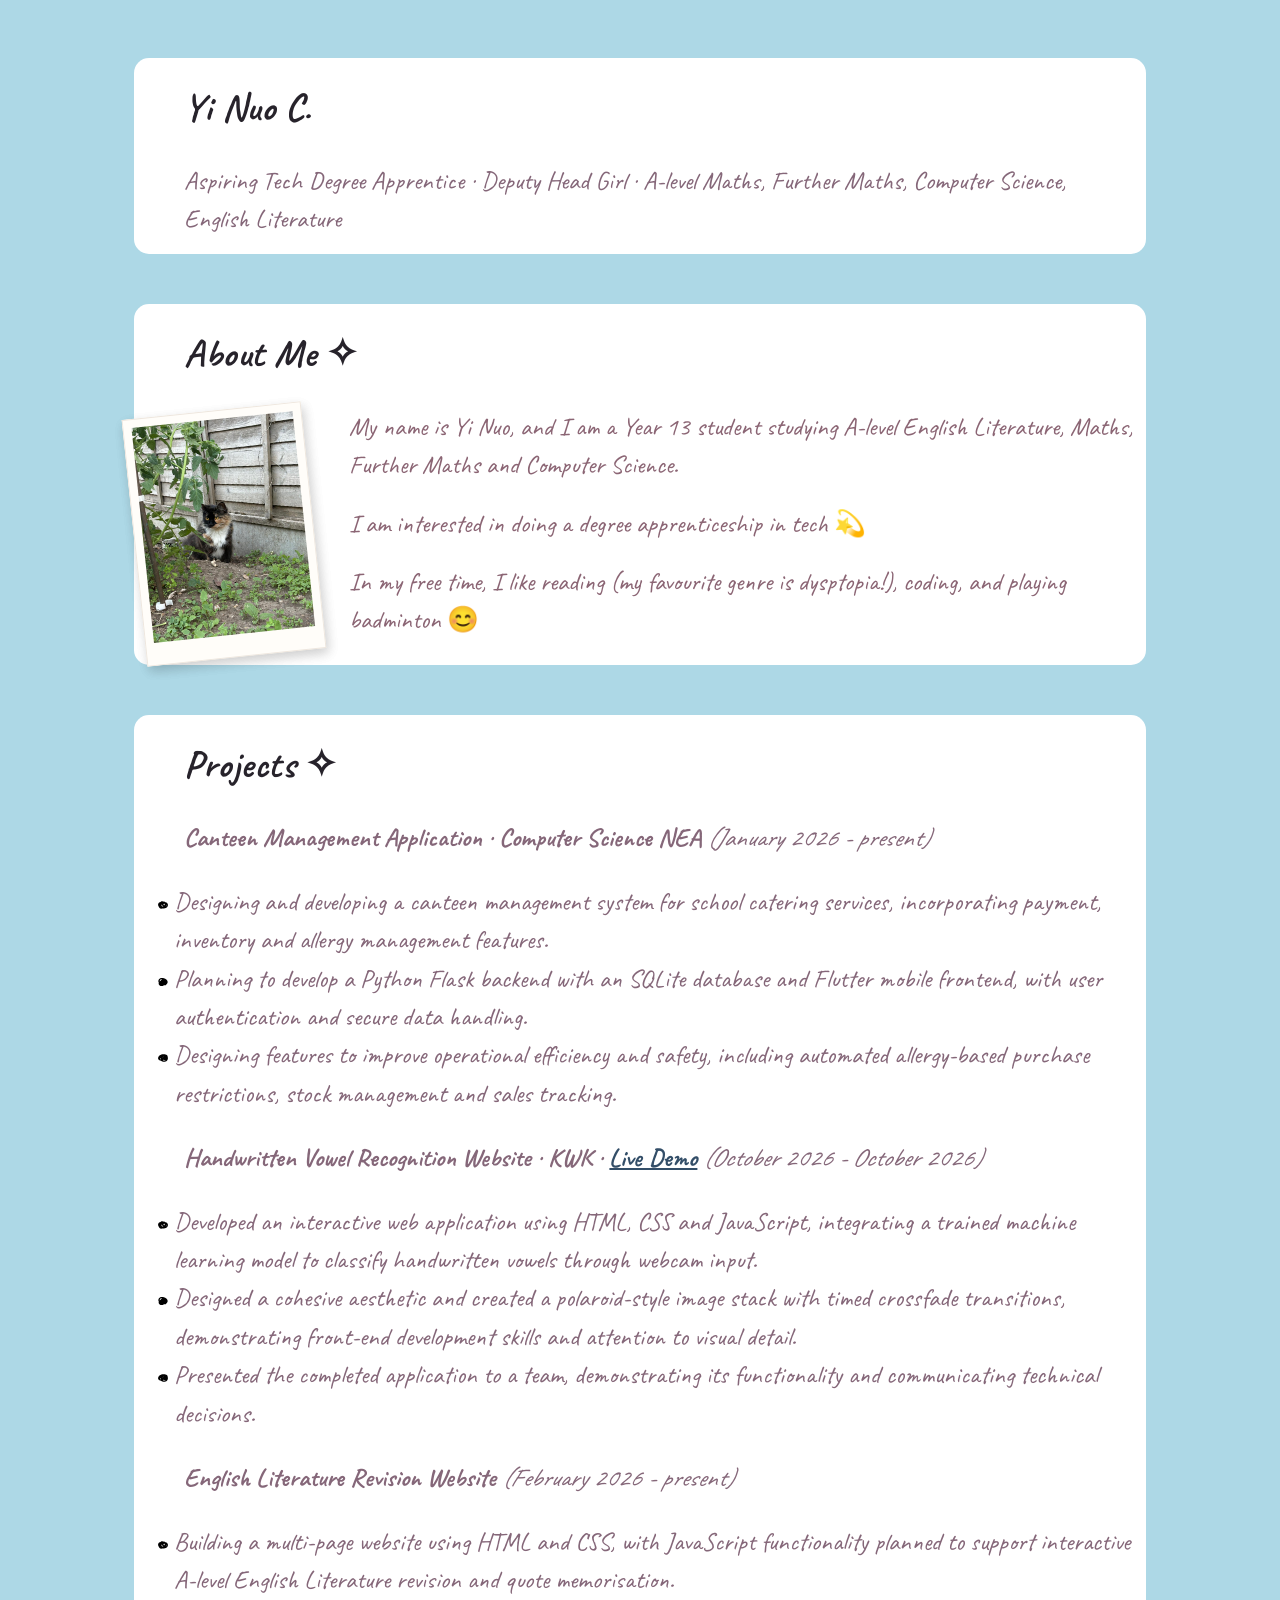
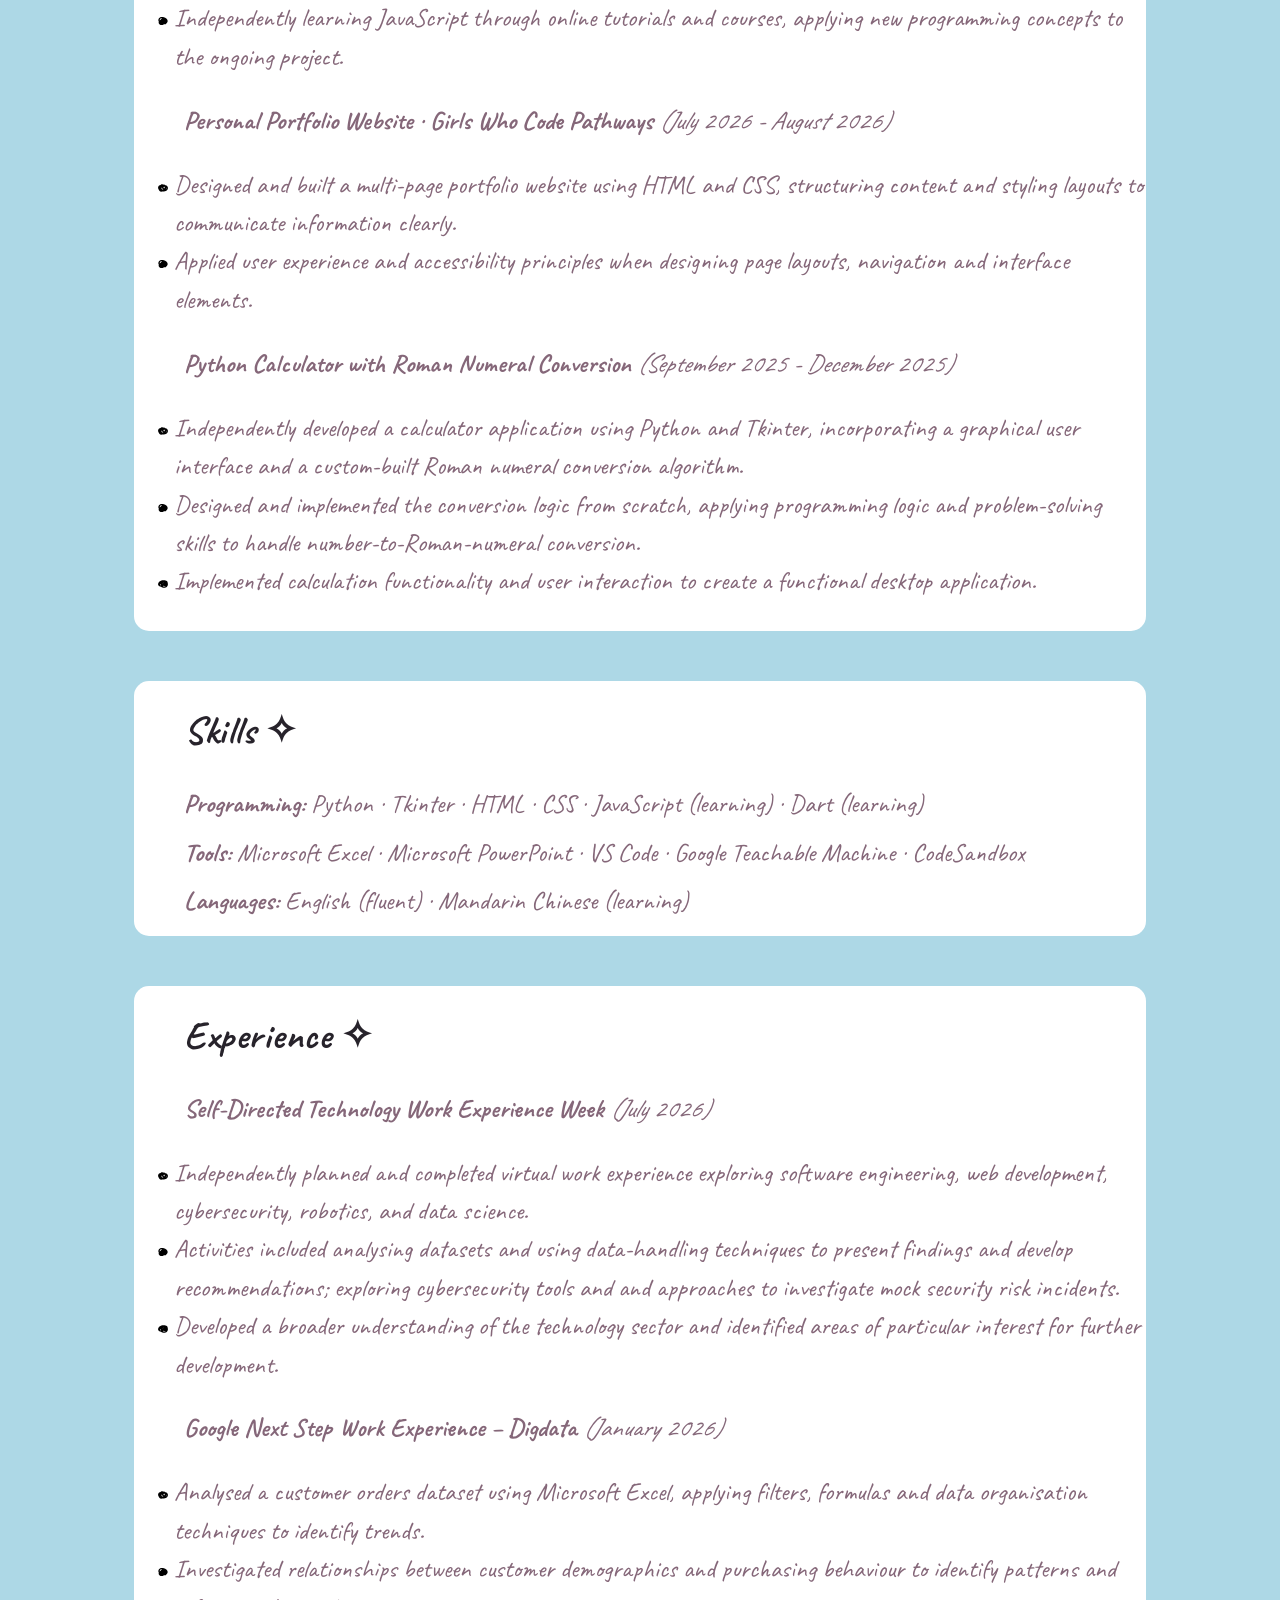
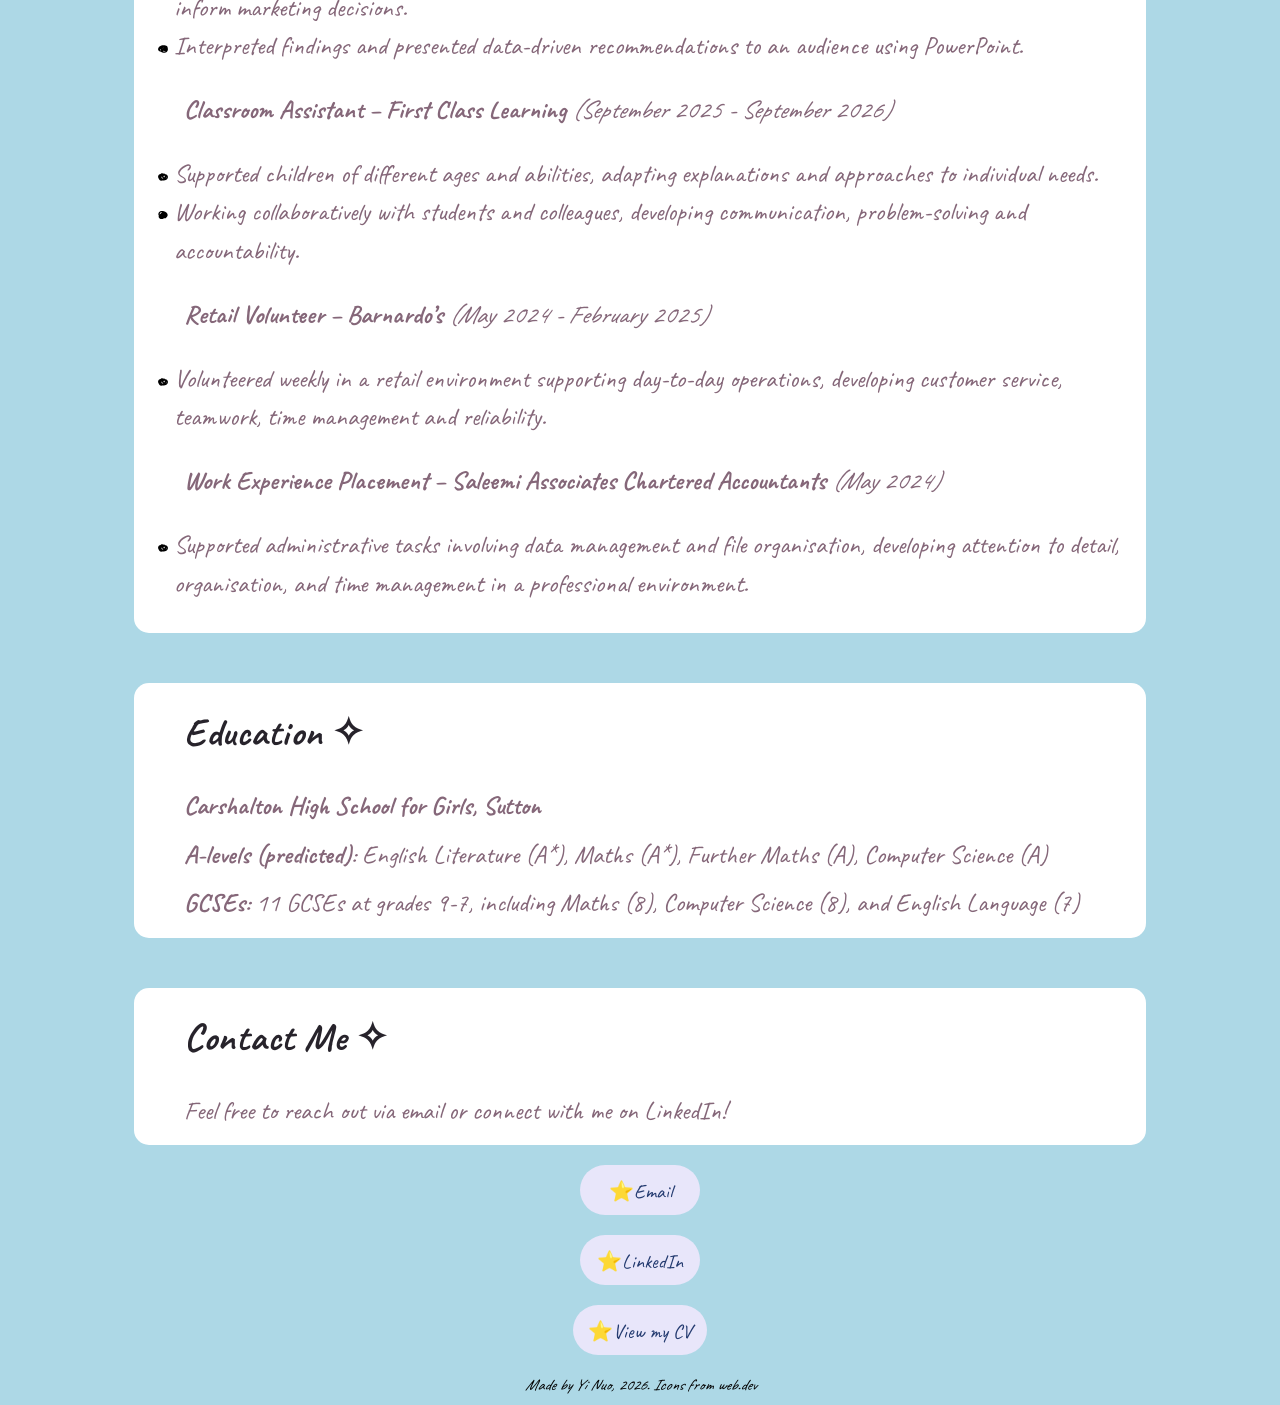
==== index.html @ 3fb21461 "Update index.html" ====
<!DOCTYPE html>
<html>
  <head>
    <meta charset="utf-8" />
    <meta name="viewport" content="width=device-width" />
    <title>୨୧ Yi Nuo, Chen ♡</title>
    <link href="style.css" rel="stylesheet" type="text/css" />
  </head>

  <body>
    <main>

    <div class="bubble">
      <h1>Yi Nuo C.</h1>
      <p>Aspiring Tech Degree Apprentice · Deputy Head Girl · A-level Maths, Further Maths, Computer Science, English Literature</p>
    </div>
    
    <div class="bubble">
      <h1>About Me ✧</h1>

      <div class="scrapbook">
        <div class="photo-stack">
          <img src="Assets/biscuit1.jpeg" alt="Photo of my cat, half black and half gold, sticking her tongue out in the garden." class="photo photo-one">
          <img src="Assets/biscuit2.jpeg" alt="Photo of my cat in the garden, half black and half gold, looking left" class="photo photo-two">
        </div>
        <div class="about-text">
          <p>My name is Yi Nuo, and I am a Year 13 student studying A-level English Literature, Maths, Further Maths and Computer Science.
          </p>
          <p>I am interested in doing a degree apprenticeship in tech 💫</p>
          <p>
            In my free time, I like reading (my favourite genre is dysptopia!), coding, and playing badminton 😊
          </p>
        </div>
      </div>
    </div>
    
    </div>
    <div class="bubble">
      <h1>Projects ✧</h1>
      <p><b>Canteen Management Application · Computer Science NEA</b> <i>(January 2026 - present)</i>
      <ul>
        <li>Designing and developing a canteen management system for school catering services, incorporating payment, inventory and allergy management features.</li>
        <li>Planning to develop a Python Flask backend with an SQLite database and Flutter mobile frontend, with user authentication and secure data handling.</li>
        <li>Designing features to improve operational efficiency and safety, including automated allergy-based purchase restrictions, stock management and sales tracking.</li>
      </ul>

      <p><b>Handwritten Vowel Recognition Website · KWK · <a href="https://x9xhn8.csb.app/">Live Demo</a></b><i> (October 2026 - October 2026)</i></p>
      <ul>
        <li>Developed an interactive web application using HTML, CSS and JavaScript, integrating a trained machine learning model to classify handwritten vowels through webcam input.</li>
        <li>Designed a cohesive aesthetic and created a polaroid-style image stack with timed crossfade transitions, demonstrating front-end development skills and attention to visual detail.</li>
        <li>Presented the completed application to a team, demonstrating its functionality and communicating technical decisions.</li>
      </ul>

      <p><b>English Literature Revision Website</b><i> (February 2026 - present)</i></p>
      <ul>
        <li>Building a multi-page website using HTML and CSS, with JavaScript functionality planned to support interactive A-level English Literature revision and quote memorisation.</li>
        <li>Independently learning JavaScript through online tutorials and courses, applying new programming concepts to the ongoing project.</li>
      </ul>

      <p><b>Personal Portfolio Website · Girls Who Code Pathways</b> <i>(July 2026 - August 2026)</i></p>
      <ul>
        <li>Designed and built a multi-page portfolio website using HTML and CSS, structuring content and styling layouts to communicate information clearly.</li>
        <li>Applied user experience and accessibility principles when designing page layouts, navigation and interface elements.</li>
      </ul>

      <p><b>Python Calculator with Roman Numeral Conversion</b> <i>(September 2025 - December 2025)</i></p>
      <ul>
        <li>Independently developed a calculator application using Python and Tkinter, incorporating a graphical user interface and a custom-built Roman numeral conversion algorithm. </li>
        <li>Designed and implemented the conversion logic from scratch, applying programming logic and problem-solving skills to handle number-to-Roman-numeral conversion.</li>
        <li>Implemented calculation functionality and user interaction to create a functional desktop application.</li>
      </ul>
    </div>
    
    <div class="bubble">
      <h1>Skills ✧</h1>
      <p><b>Programming:</b> Python · Tkinter ·  HTML · CSS · JavaScript (learning) · Dart (learning) </p>
      <p><b>Tools:</b> Microsoft Excel · Microsoft PowerPoint · VS Code · Google Teachable Machine · CodeSandbox</p>
      <p><b>Languages:</b> English (fluent) · Mandarin Chinese (learning)</p>
    </div>
    
    <div class = "bubble">
      <h1>Experience ✧</h1>
      <p><b>Self-Directed Technology Work Experience Week</b> <i>(July 2026)</i></p>
      <ul>
        <li>Independently planned and completed virtual work experience exploring software engineering, web development, cybersecurity, robotics, and data science.</li>
        <li>Activities included analysing datasets and using data-handling techniques to present findings and develop recommendations; exploring cybersecurity tools and and approaches to investigate mock security risk incidents.</li>
        <li>Developed a broader understanding of the technology sector and identified areas of particular interest for further development.</li>
      </ul>
      <p><b>Google Next Step Work Experience – Digdata </b><i>(January 2026)</i></p>
      <ul>
        <li>Analysed a customer orders dataset using Microsoft Excel, applying filters, formulas and data organisation techniques to identify trends.</li>
        <li>Investigated relationships between customer demographics and purchasing behaviour to identify patterns and inform marketing decisions.</li>
        <li>Interpreted findings and presented data-driven recommendations to an audience using PowerPoint.</li>
      </ul>
      <p><b>Classroom Assistant – First Class Learning </b><i>(September 2025 - September 2026)</i></p>
      <ul>
        <li>Supported children of different ages and abilities, adapting explanations and approaches to individual needs.</li>
        <li>Working collaboratively with students and colleagues, developing communication, problem-solving and accountability. </li>
      </ul>
      <p><b>Retail Volunteer – Barnardo’s </b><i>(May 2024 - February 2025)</i></p>
      <ul>
        <li>Volunteered weekly in a retail environment supporting day-to-day operations, developing customer service, teamwork, time management and reliability.</li>
      </ul>
      <p><b>Work Experience Placement – Saleemi Associates Chartered Accountants </b><i>(May 2024)</i></p>
      <ul>
        <li>Supported administrative tasks involving data management and file organisation, developing attention to detail, organisation, and time management in a professional environment.</li>
      </ul>      
    </div>

    <div class="bubble">
      <h1>Education ✧</h1>
      <p><b>Carshalton High School for Girls, Sutton</b>
      <p><b>A-levels (predicted)</b>: English Literature (A*), Maths (A*), Further Maths (A), Computer Science (A)</p>
      <p><b>GCSEs:</b> 11 GCSEs at grades 9-7, including Maths (8), Computer Science (8), and English Language (7)</p>
      </p>
    </div>

    <div class="bubble">
      <h1>Contact Me ✧</h1>
      <p>Feel free to reach out via email or connect with me on LinkedIn!</p>
    </div>

    </main>

    <a href="mailto:06yinuoc20@gmail.com" target="_blank" rel="noopener noreferrer"><button type="button" id="email">⭐Email</button></a>
    <a href="https://www.linkedin.com/in/yi-nuo-chen-a3a243429" target="_blank" rel="noopener noreferrer"><button type="button" id="linkedin">⭐LinkedIn</button></a>
  
    <a href="Assets/cv.pdf" target="_blank" rel="noopener noreffer"><button type="button" id="cv">⭐View my CV</button></a>


    <address>
        <p>Made by Yi Nuo, 2026. Icons from web.dev</p>
    </address>
  </body>
</html>
---- style.css ----
@import url("https://fonts.googleapis.com/css2?family=Caveat:wght@400;500;600;700&display=swap");

html {
  height: 100%;
  width: 100%;
  font-family: sans-serif;
}

/* TODO: Edit the properties below to customize your website! */
body {
  background-color: lightblue;
  display: flex;
  align-items: center;
  flex-direction: column;
}

h1 {
  font-family: "Caveat", cursive;
  font-size: 20pt;
  margin: 20px 50px 30px 50px;
}

p {
  font-family: "Caveat", cursive;
  text-align: left;
  margin: 10px 50px;
  min-width: 0;
  width: auto;
}

a {
  color: #334e68;
}

.bubble {
  background-color: white;
  border-radius: 15px;
  width: 80%;
  padding: 5px 0;
  margin: 50px auto 10px auto;
}

.bubble h1 {
  font-size: clamp(30px, 3vw, 42px);
  font-family: "Caveat", cursive;
  color: #27232b;
  margin-bottom: 30px;
  letter-spacing: 0.5px;
}

.bubble p,
ul {
  font-family: "Caveat", cursive;
  font-size: clamp(21px, 2vw, 27px);
  line-height: 1.5;
  color: #856779;
}

.bubble:hover {
  background-color: #f8f8f8;
  cursor: pointer;
  transform: translateY(-3px);
  box-shadow: 0 6px 14px rgba(80, 60, 100, 0.15);
}

/* Edit me to change the appearance of the button! */
button {
  font-size: 15pt;
  font-family: "Caveat", cursive;
  background-color: #e8e6fa;
  color: #243b70;
  border: none;
  /* for rounded corners */
  border-radius: 50px;
  padding: 14px 15px;
  min-width: 120px;
  width: fit-content;
  max-width: 100%;
  height: 50px;
  margin: 10px 50px;
  text-align: center;
  transition:
    background-color 0.25s ease,
    transform 0.25s ease,
    box-shadow 0.25s ease;
}

button:hover {
  background-color: #d6c8f0;
  cursor: pointer;
  transform: translateY(-3px);
  box-shadow: 0 6px 14px rgba(80, 60, 100, 0.15);
}

button:active {
  transform: translateY(0);
}

/* The labels */
#label-container {
  display: flex;
  flex-direction: column;
  align-items: center;

  font-size: 12pt;

  margin: 25px;
}

.scrapbook {
  display: flex;
  align-items: center;
  gap: 35px;
  width: 100%;
  margin-top: 30px;
  box-sizing: border-box;
}

.scrapbook p {
  font-family: "Caveat", cursive;
  font-size: clamp(18px, 2.5vw, 25px);
  line-height: 1.4;
  color: #856779;
}

.scrapbook img {
  width: 200px;
  height: auto;
  flex-shrink: 0;
  padding: 8px 8px 22px;
  background: #fffdf9;
  border: 1px solid #eee7df;
  box-shadow: 2px 5px 12px rgba(0, 0, 0, 0.1);
  transform: rotate(-3deg);
  box-sizing: border-box;
}

.scrapbook img:hover {
  cursor: pointer;
  transform: translateY(-3px);
  box-shadow: 0 6px 14px rgba(80, 60, 100, 0.15);
}

.about-text {
  flex: 1;
  min-width: 0;
  width: 100%;
}

.about-text p {
  flex: 1;
  min-width: 0;
  margin: 20px 50px 30px 50px;
  width: 100%;
  max-width: none;
  font-family: "Caveat", cursive;
  font-size: clamp(20px, 2vw, 27px);
  line-height: 1.5;
  color: #8b6574;
  margin: 0 0 20px;
}

@media (max-width: 600px) {
  .scrapbook {
    flex-direction: column;
    align-items: center;
  }

  .scrapbook img {
    width: 160px;
  }

  .about-text {
    width: 100%;
  }
  .photo-stack {
    width: 160px;
  }
}

.photo-stack {
  position: relative;
  width: 180px;
  flex-shrink: 0;
  transform: rotate(-3deg);
}

.photo-stack .photo {
  display: block;
  width: 100%;
  height: auto;
  padding: 8px 8px 22px;
  box-sizing: border-box;
  background: #fffdf9;
  border: 1px solid #eee7df;
  box-shadow: 2px 5px 12px rgba(0, 0, 0, 0.1);
}

.photo-stack .photo-two {
  position: absolute;
  inset: 0;
  animation: photoFade 10s ease-in-out infinite;
}

@keyframes photoFade {
  0%,
  100% {
    opacity: 0;
  }
  15%,
  45% {
    opacity: 1;
  }
  60%,
  90% {
    opacity: 0;
  }
}

::marker {
  content: url("data:image/svg+xml,%3Csvg xmlns='http://www.w3.org/2000/svg' xml:space='preserve' width='10' viewBox='0 0 50 50'%3E%3Cpath d='M46.4 16.2c-2.3-2.3-5.4-3.5-8.4-4.5-.5-.2-1.1-.3-1.6-.5-1.6-1.6-3.7-2.8-6.2-3.2-1-.2-1.9.1-2.5.6-.9-.3-1.8-.6-2.7-.8-3.2-1-6.4-1.8-9.5-.1-1 .5-1.9 1.2-2.7 2-6.4 1.4-11.7 5-12.4 12.7C0 27 1.9 31.5 4.9 34.9c.1.6.2 1.1.4 1.7 1 3.2 3.3 5.7 6.7 6.5 2.7.6 5.4-.2 7.9-1.2 3.3.4 6.7.3 9.9 0 6.5-.7 13.3-2.8 17.1-8.5 3.6-5.2 4-12.6-.5-17.2zm-17.3.9c2.1.4 4 1.7 4.7 3.8 0 .5-.1 1.1-.2 1.6-.3 1.4-.8 2.6-1.6 3.7-.7.2-1.5.1-2.3-.4-.8-.4-1.6-1-2.2-1.6-.4-.4-1.2-1.7-1.6-1.9 3.4 1.3 5.1-3 3.2-5.2zm-11.6 9.7c.2-1.9 1.1-3.9 2.3-5.5-.4 2.1.3 4.2 1.7 6 1.3 1.7 3.1 3.2 5 4.2-.2.1-.4.2-.6.4-.1 0-.1.1-.2.1-3.9.2-8.7-.8-8.2-5.2zm-6.4 3.1c.1.3.1.7.2 1 .2.6.4 1.2.7 1.8-.4-.2-.7-.5-1-.7.1-.8.1-1.4.1-2.1zm31.2-1.3c-.9 1.7-2.1 3.1-3.7 4.1 2-2.1 3.4-4.7 4-7.6.2-.7.3-1.4.3-2.1.6 1.5.5 3.3-.6 5.6z'/%3E%3C/svg%3E")
    " ";
}

li:nth-child(3n)::marker {
  content: url("data:image/svg+xml,%3Csvg xmlns='http://www.w3.org/2000/svg' xml:space='preserve' width='10' viewBox='0 0 50 50'%3E%3Cpath d='M46.5 12.5c-.4-1.1-1.3-1.8-2.2-2-4.2-4-11.6-4.3-17.1-4.1-6.9.3-13.9 2.1-19.4 6.5C2 17.5-2.4 25.7 2.5 32.6c2.2 3.2 5.5 4.9 9 5.5 3.3 1.7 6.7 3.3 10.2 4.4 7.8 2.3 17 1.6 23.2-4.3 7.3-7 4.8-17.3 1.6-25.7zm-20.2 2.7c.6 0 1.3 0 1.8.2 1.1.4 1.7 1.3 2 2.3-1-1.2-2.4-2.1-3.8-2.5zm-1.4 6.6c.9.9 1.3 2.2-.2 2.3-2 .2-1.1-1.9.2-2.3zm-11.8 9.8c-.6-.3-2.9-1.1-3.2-1.8-.2-.5 1.4-3.1 2.1-4.2.3.5.7 1 1.2 1.4 0 .3.1.6.2.8.5 1.9 1.5 3.1 2.9 4h-.2c-.8.1-1.6.1-2.5-.1-.2 0-.3 0-.5-.1zM24 36.4c1.6-.7 3-1.5 4.3-2.5.8.2 1.7.3 2.5.5 2.5.4 5.2.9 7.7.6-.9.6-2 1.1-3 1.4-3.9 1.3-7.7 1-11.5 0z'/%3E%3C/svg%3E")
    " ";
}

li:nth-child(3n - 1)::marker {
  content: url("data:image/svg+xml,%3Csvg xmlns='http://www.w3.org/2000/svg' xml:space='preserve' width='10' viewBox='0 0 50 50'%3E%3Cpath d='M48.3 23.7c-1-9.9-9.9-15.6-18.8-17.8-8.2-2.1-18.8-2.6-24.6 4.8C.6 16.2 1 23.6 4.3 29.3c-.5 1-.8 2-1 3-.6 4 2 7.6 5.1 10 5.9 4.4 14 4.2 19.6-.4 1.5 0 2.9-.2 4.4-.5 1.8 0 3.5 0 5.3-.1 2.3-.1 3.5-1.9 3.5-3.7 4.5-3.3 7.7-8.2 7.1-13.9zM9.1 17.8c1.1-4.1 4.9-5.8 8.8-6.1.9-.1 1.9-.1 2.9-.1-3.2 1.6-6.3 4.6-8 7.4-.1.1-.1.2-.2.3-1.1.9-2.1 1.9-3 2.9-.2.2-.4.4-.5.6-.4-1.7-.5-3.3 0-5z'/%3E%3C/svg%3E")
    " ";
}
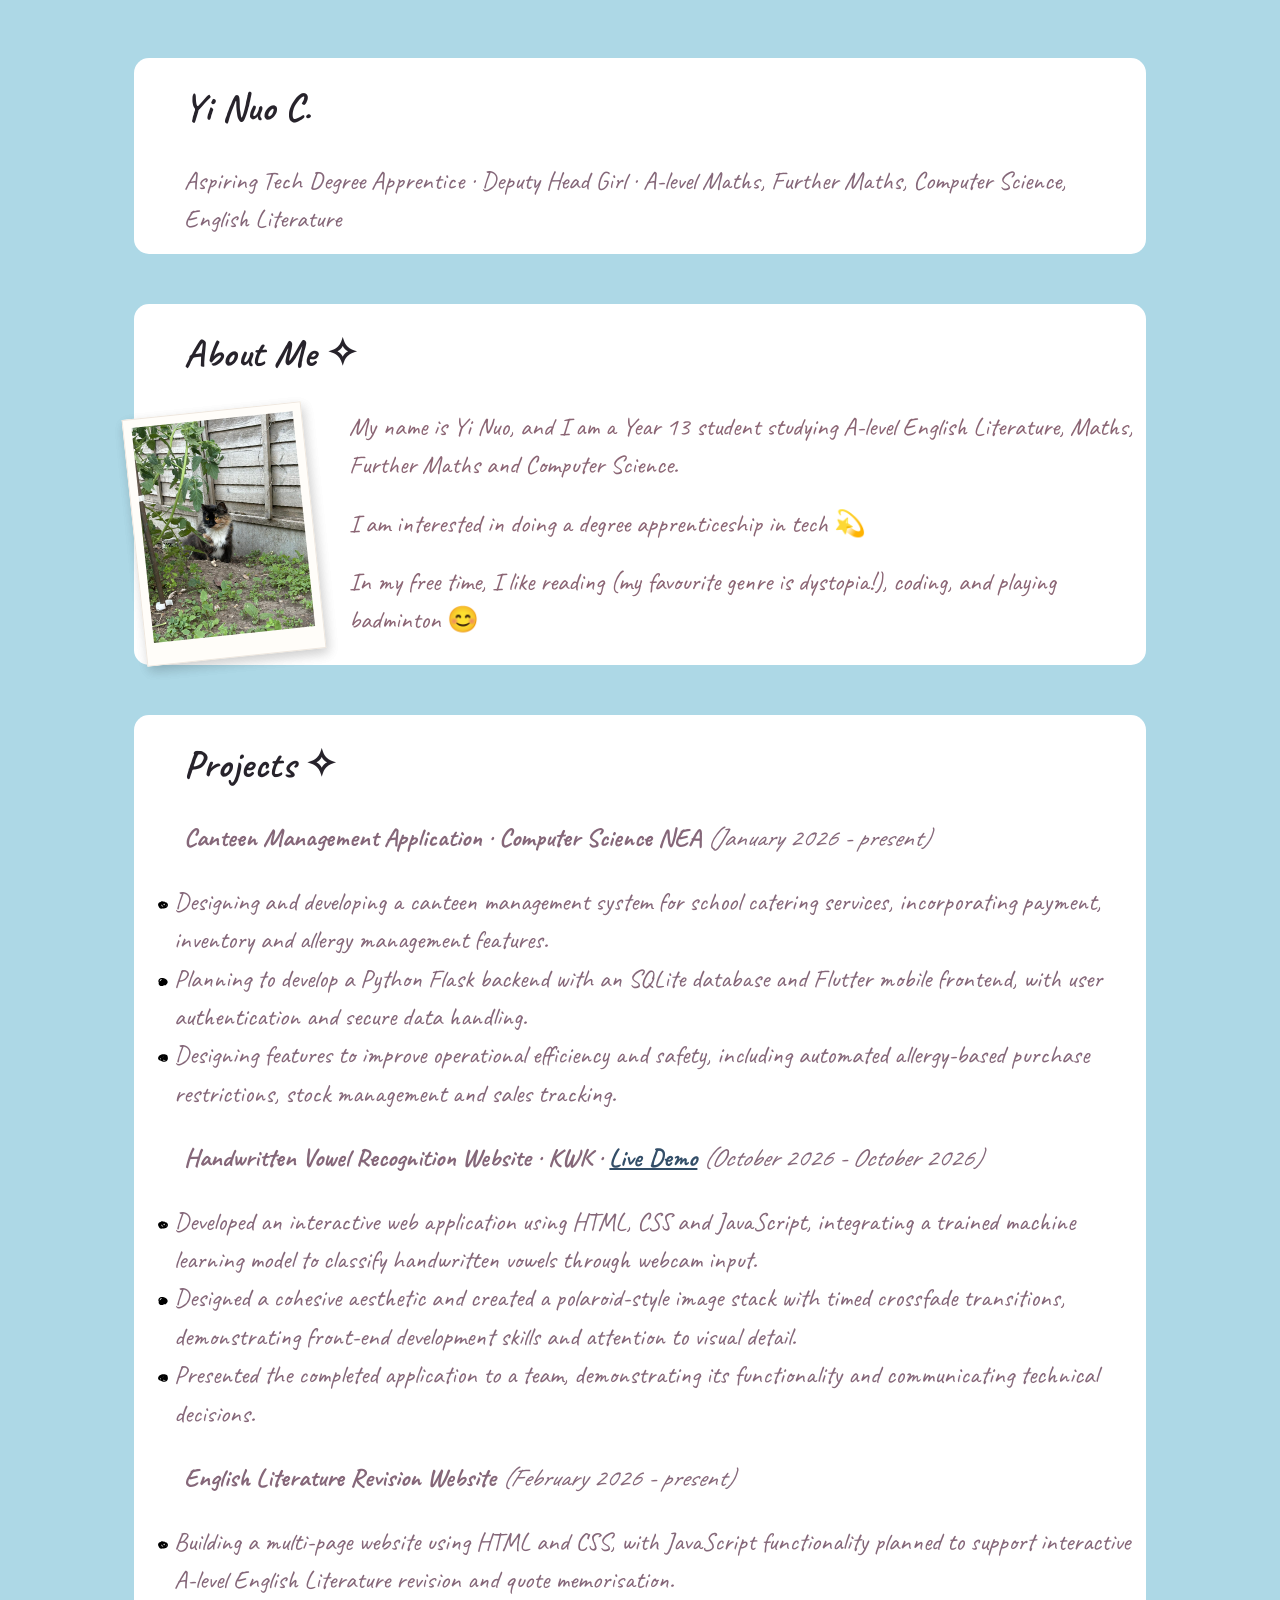
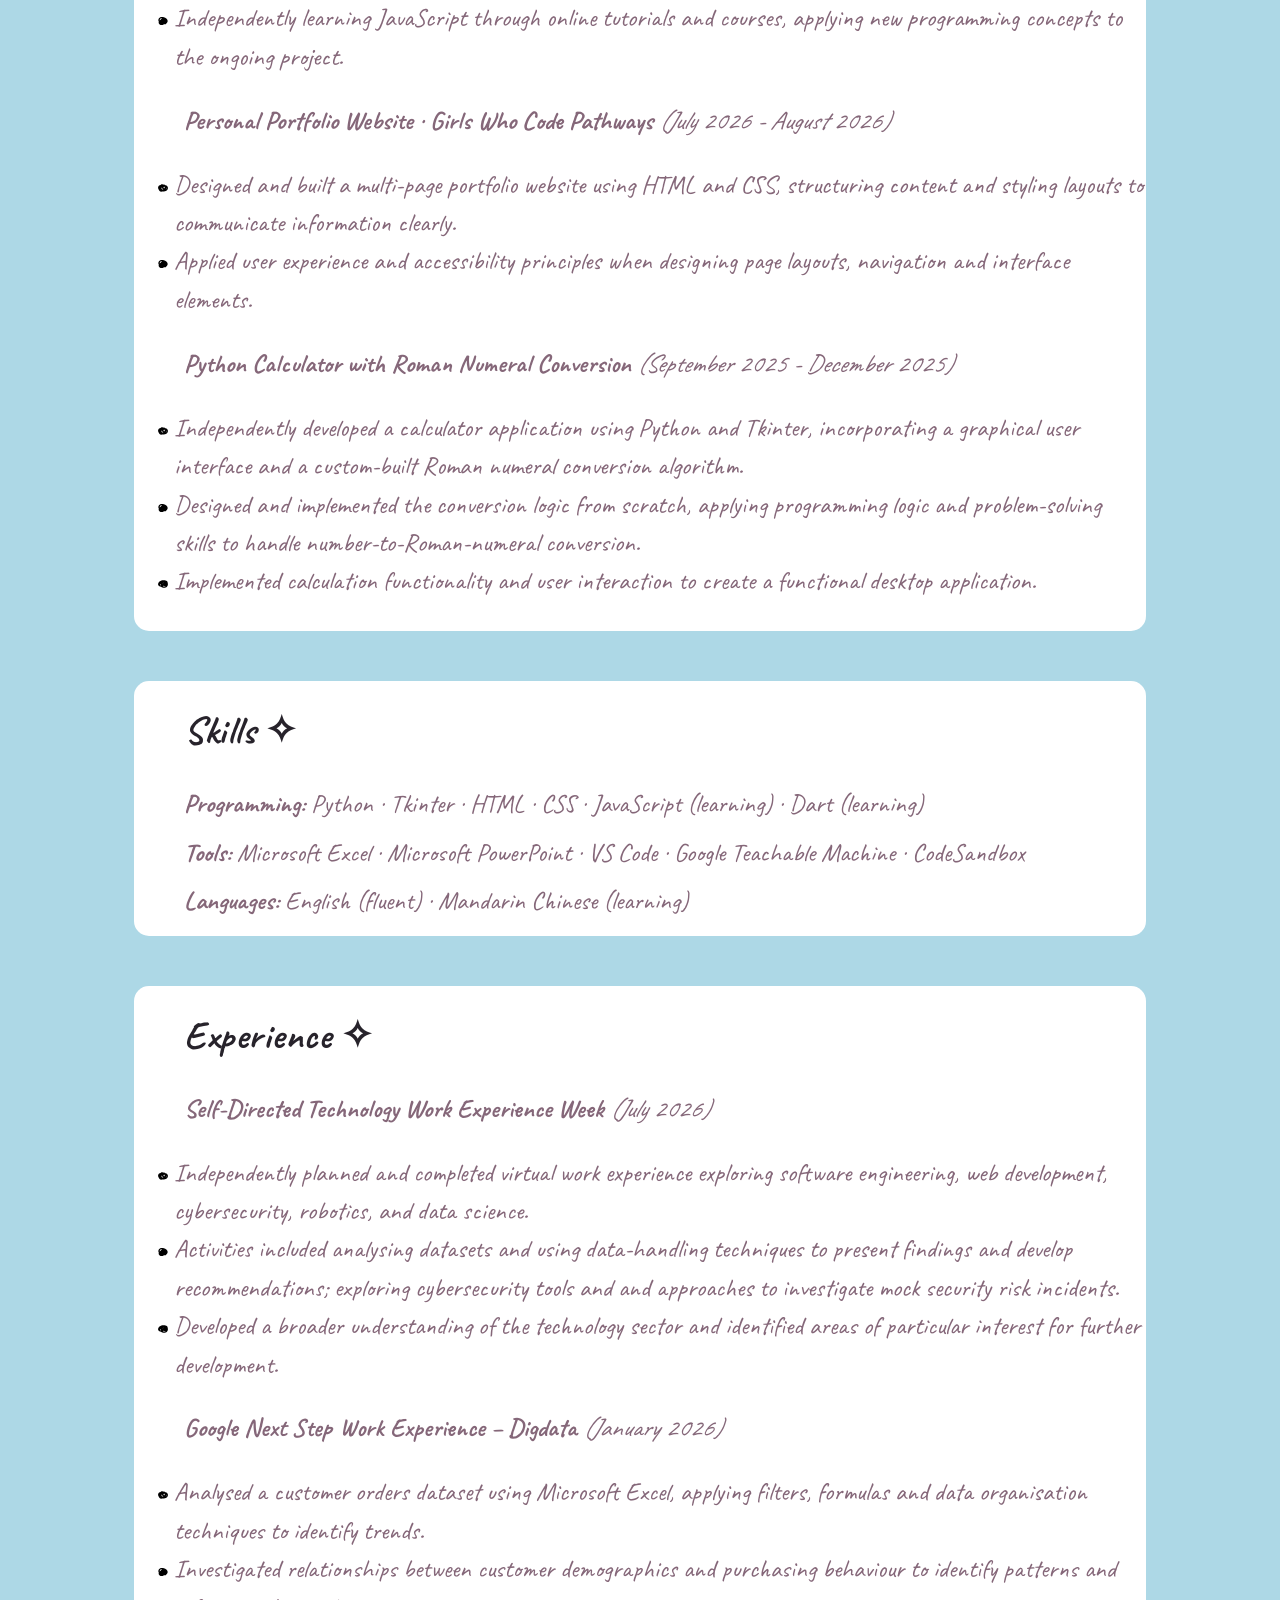
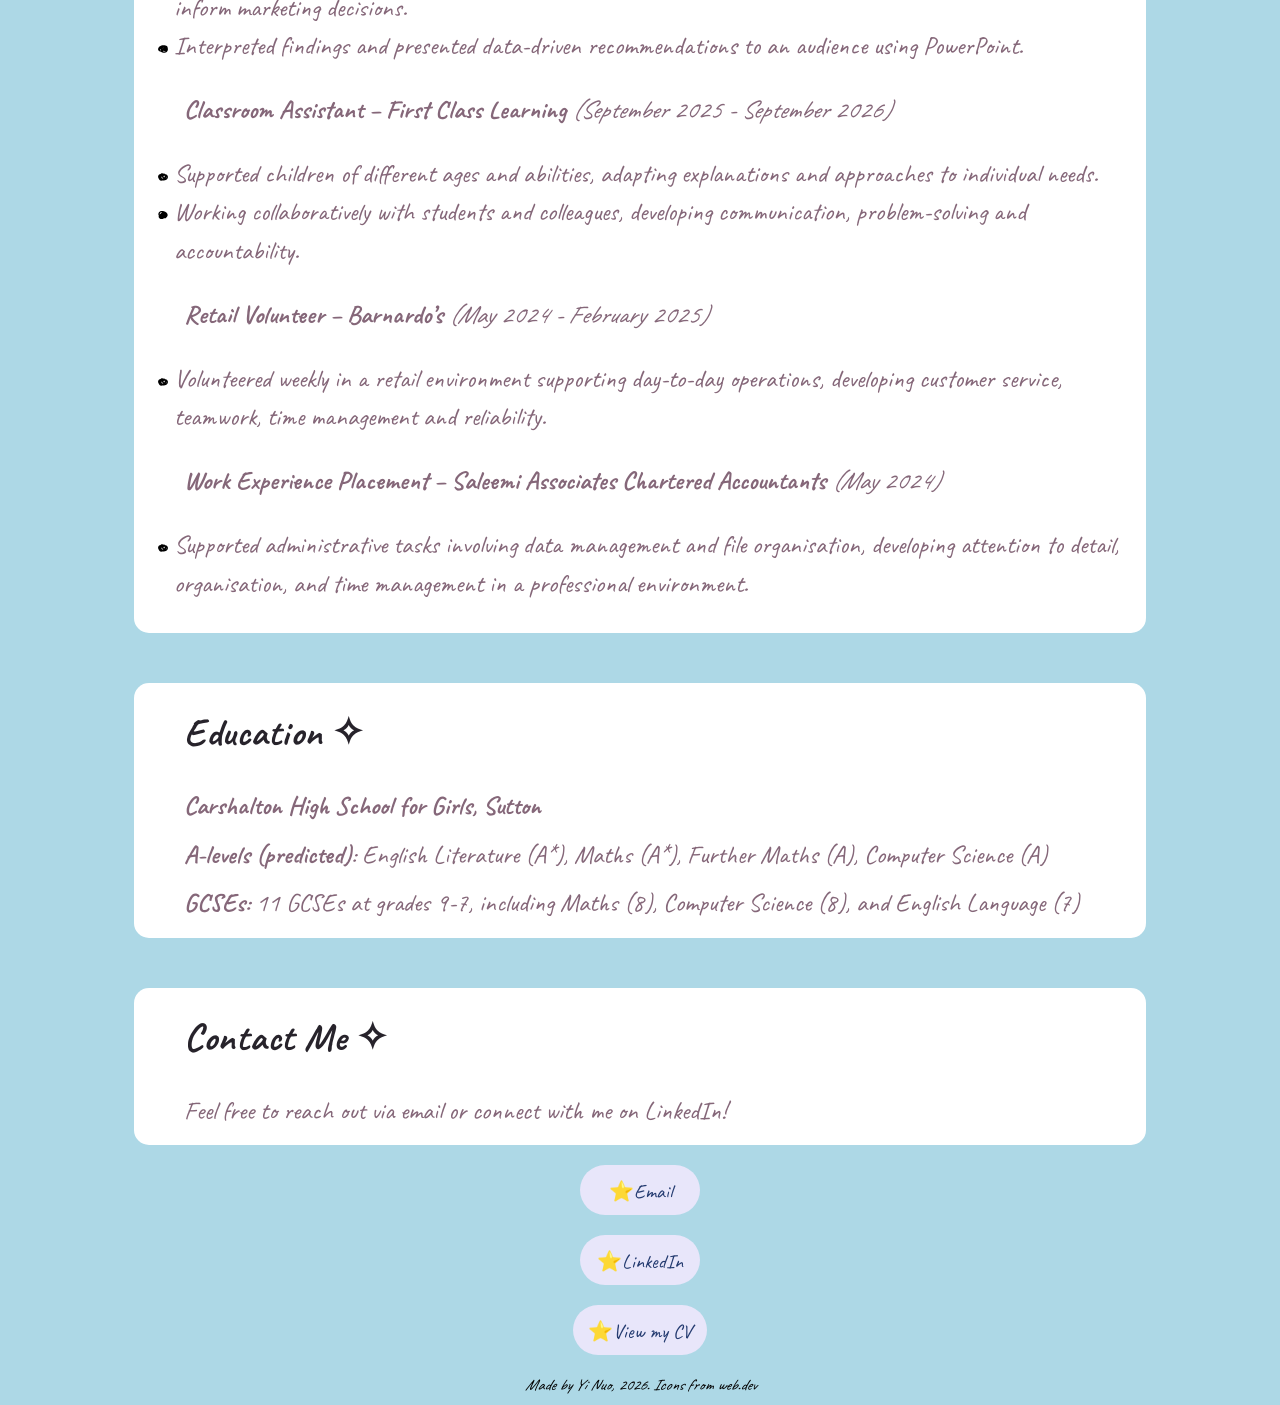
==== commit 06e4d449: "Update index.html" ====
--- a/index.html
+++ b/index.html
@@ -28,7 +28,7 @@
           </p>
           <p>I am interested in doing a degree apprenticeship in tech 💫</p>
           <p>
-            In my free time, I like reading (my favourite genre is dysptopia!), coding, and playing badminton 😊
+            In my free time, I like reading (my favourite genre is dystopia!), coding, and playing badminton 😊
           </p>
         </div>
       </div>
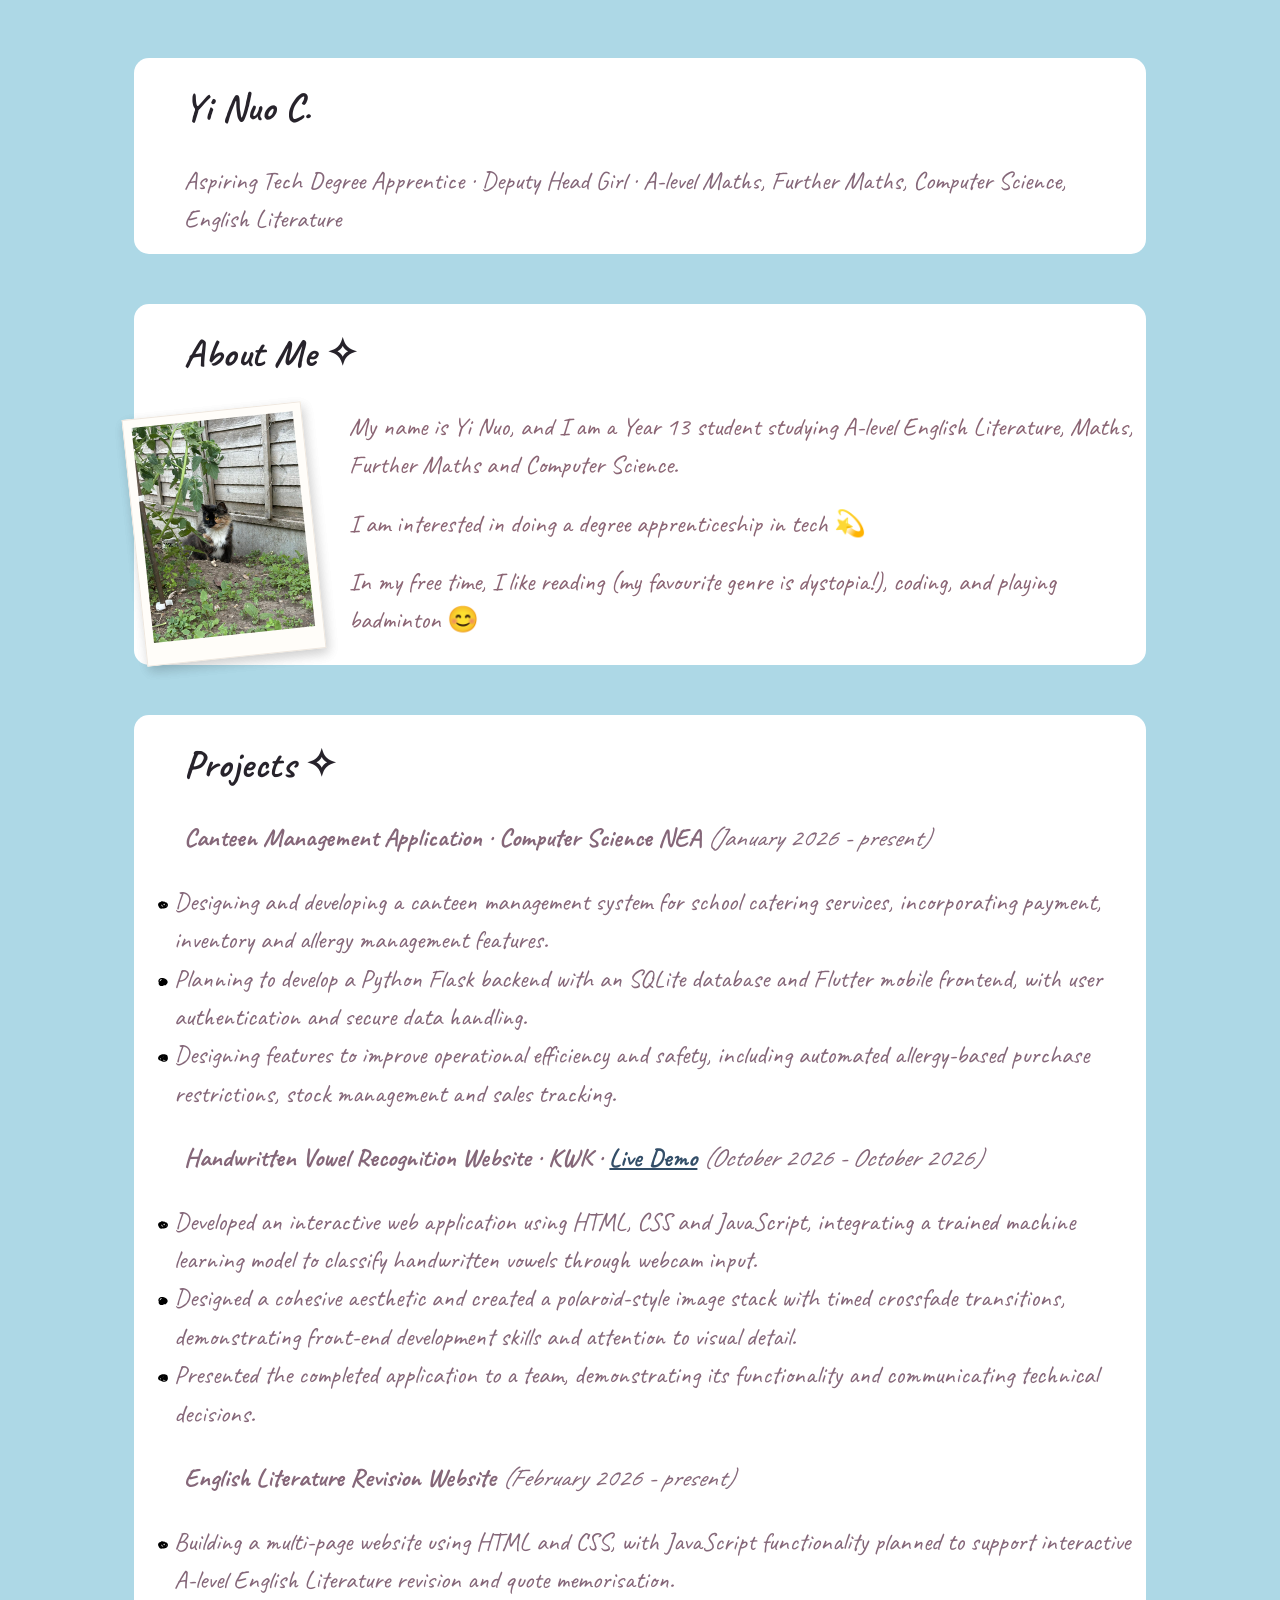
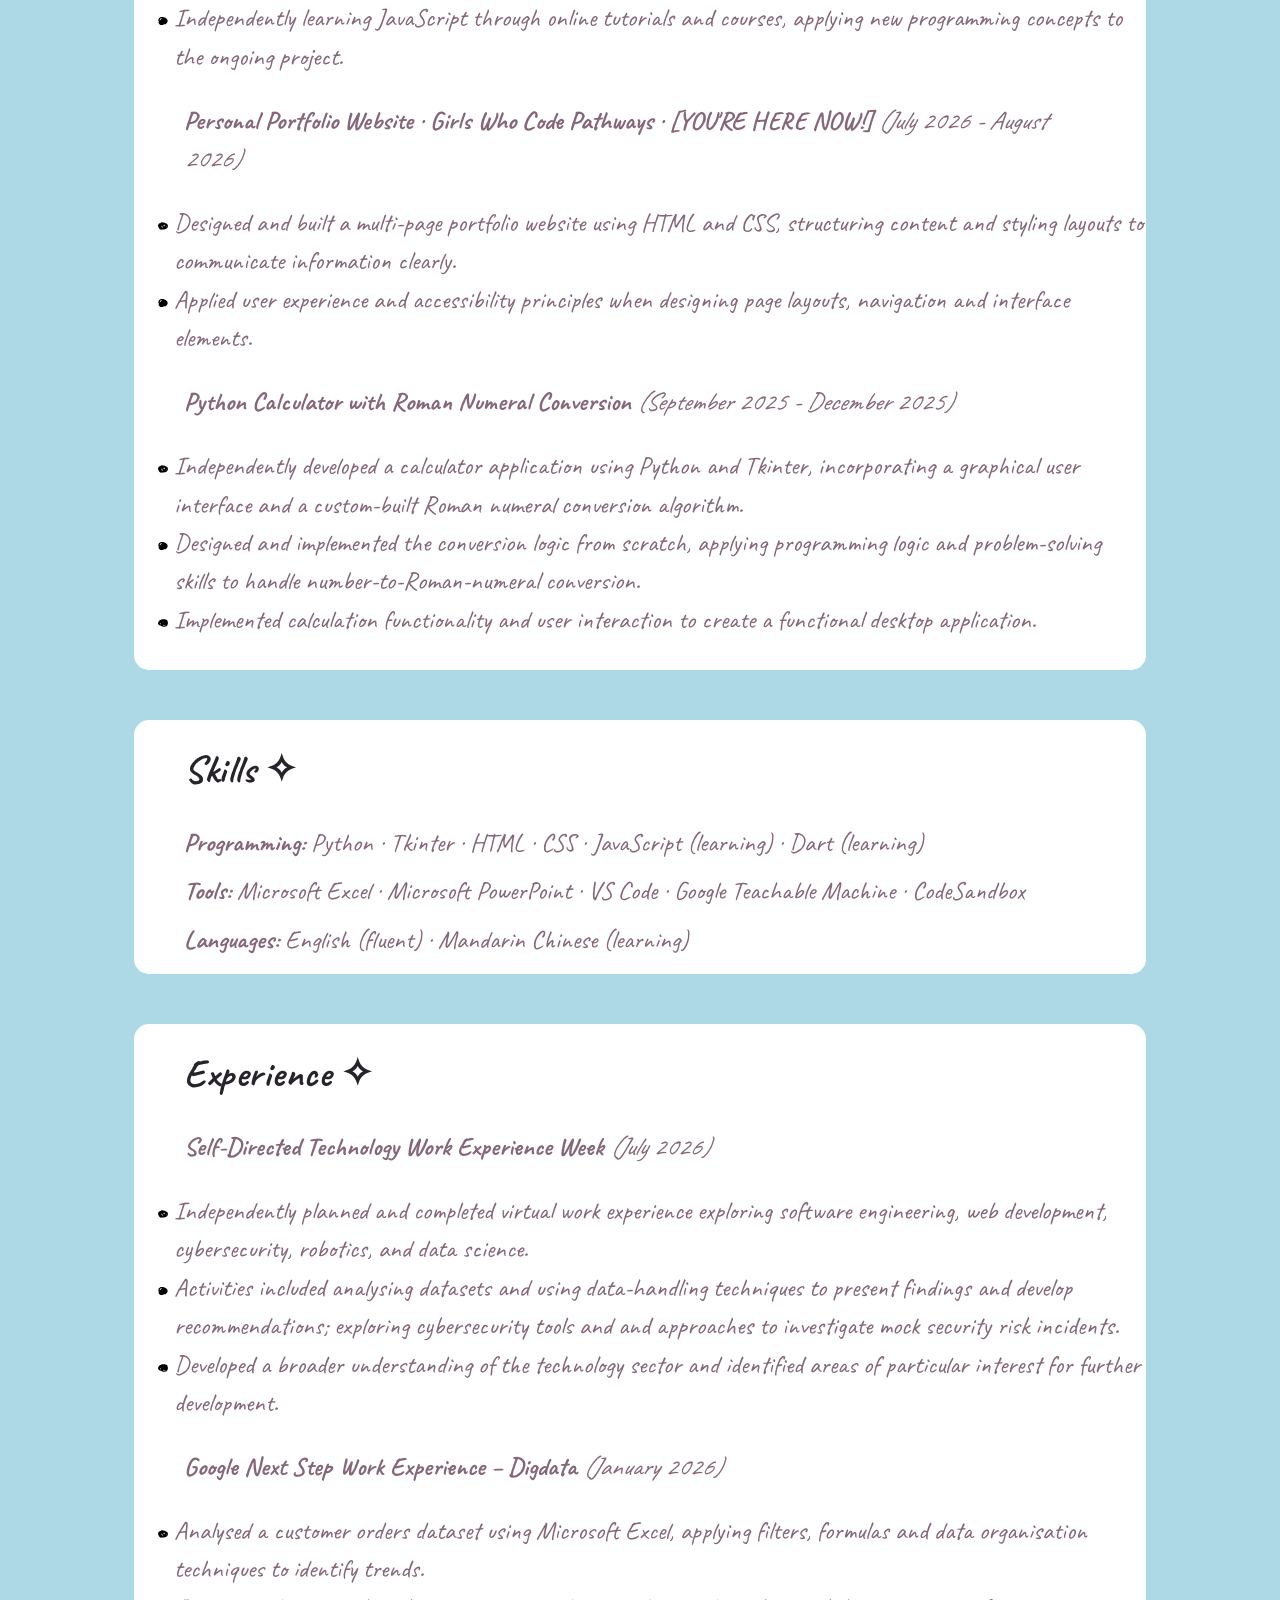
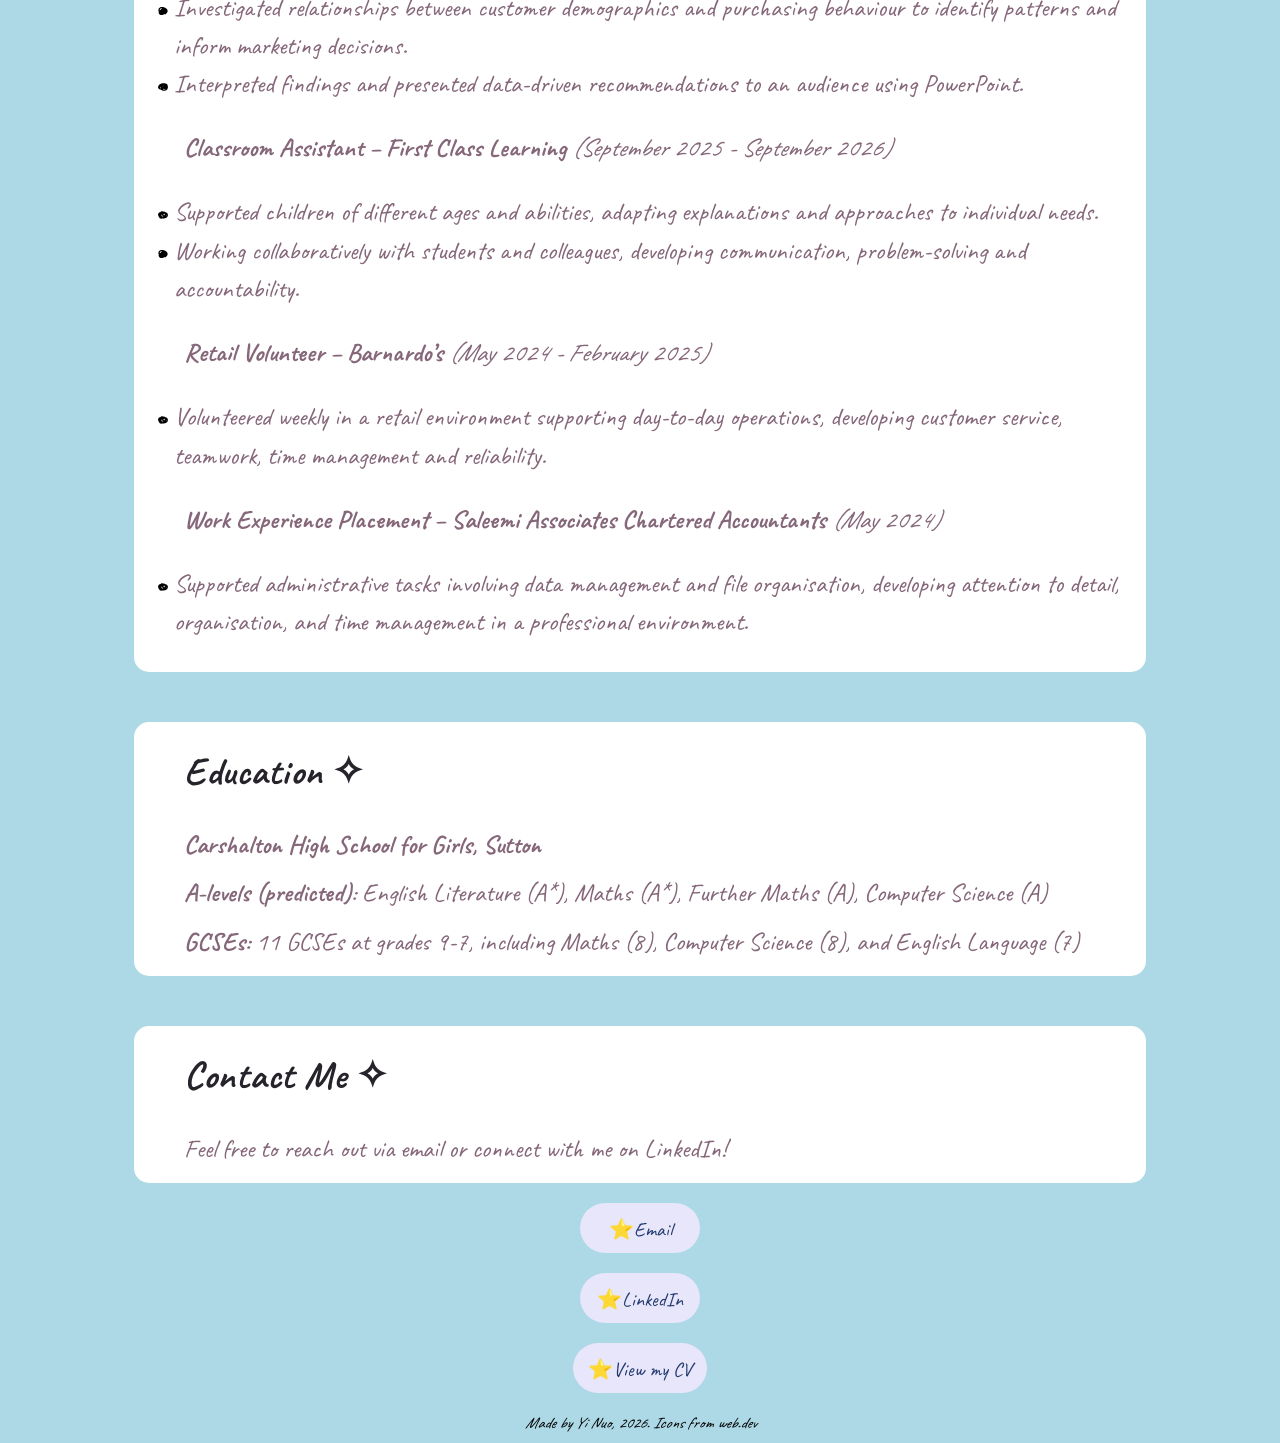
==== commit ae356bbe: "Update index.html" ====
--- a/index.html
+++ b/index.html
@@ -57,7 +57,7 @@
         <li>Independently learning JavaScript through online tutorials and courses, applying new programming concepts to the ongoing project.</li>
       </ul>
 
-      <p><b>Personal Portfolio Website · Girls Who Code Pathways</b> <i>(July 2026 - August 2026)</i></p>
+      <p><b>Personal Portfolio Website · Girls Who Code Pathways · [YOU'RE HERE NOW!]</b> <i>(July 2026 - August 2026)</i></p>
       <ul>
         <li>Designed and built a multi-page portfolio website using HTML and CSS, structuring content and styling layouts to communicate information clearly.</li>
         <li>Applied user experience and accessibility principles when designing page layouts, navigation and interface elements.</li>
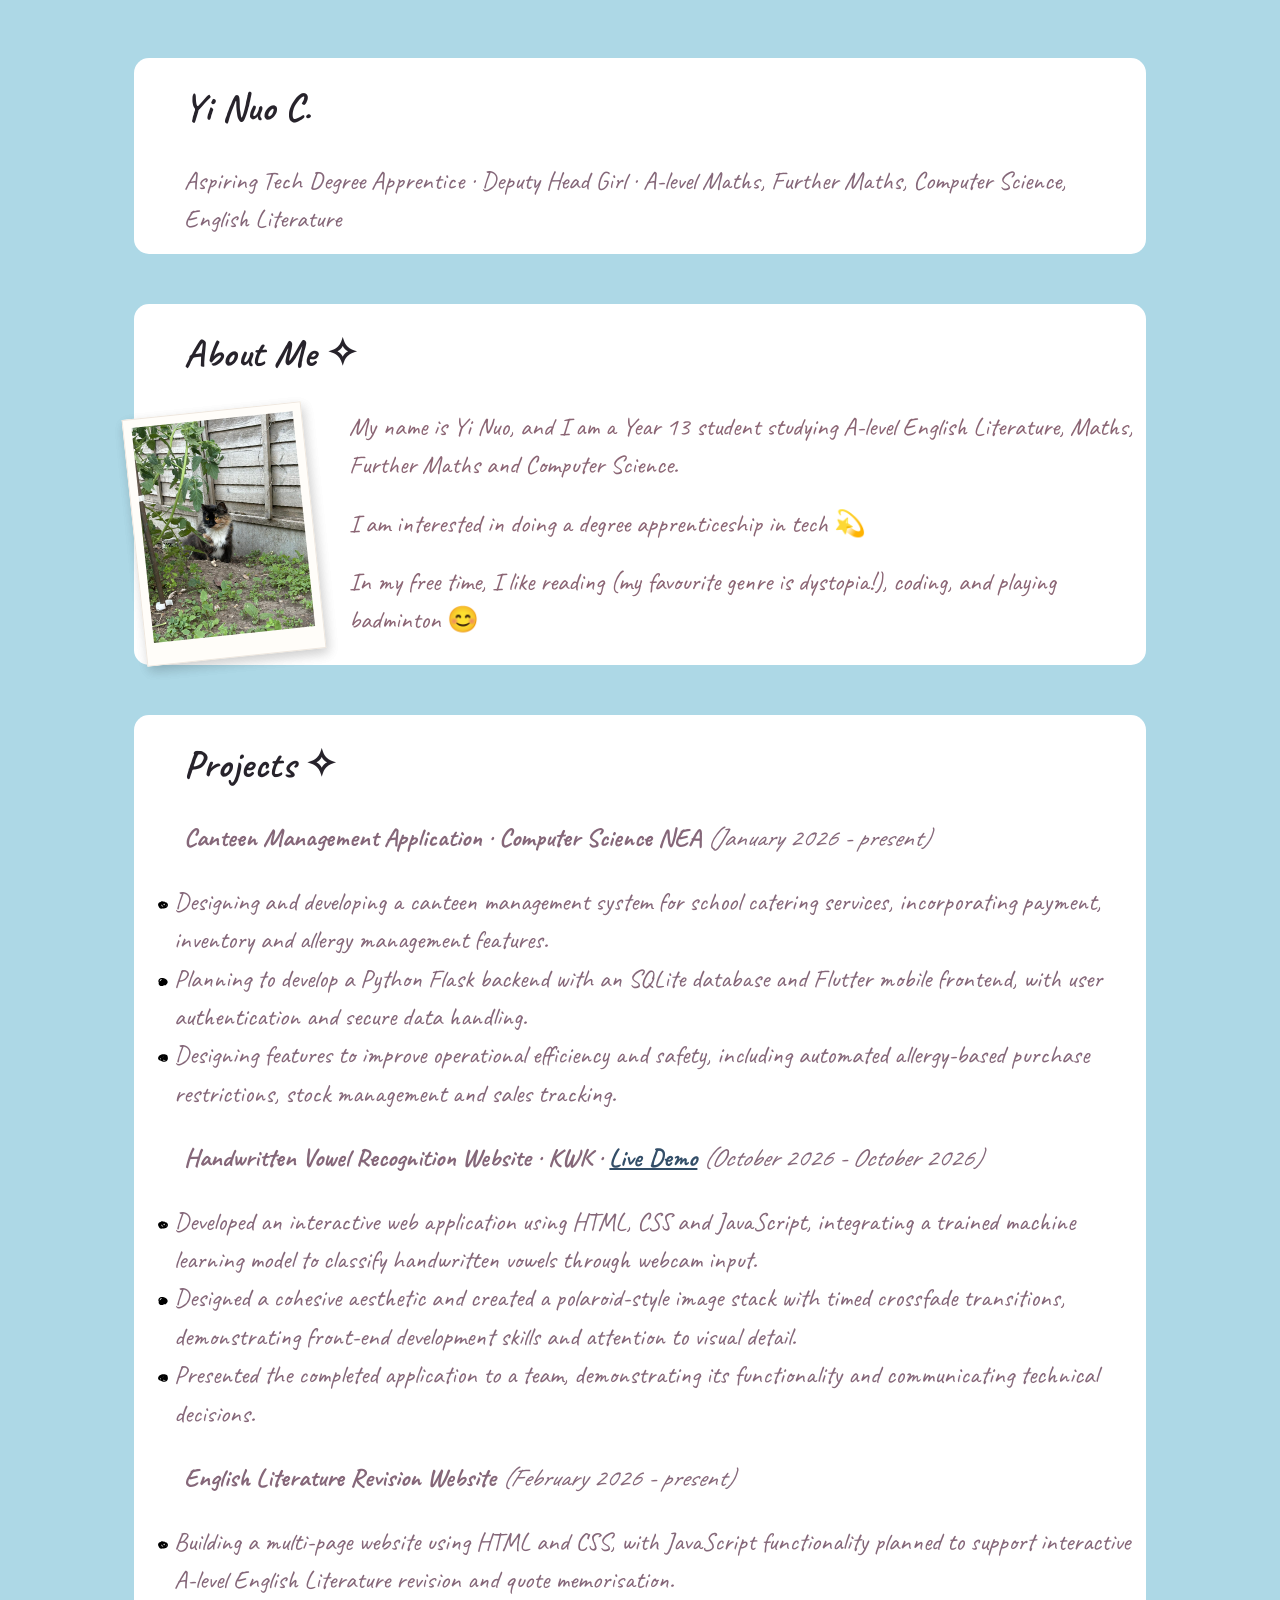
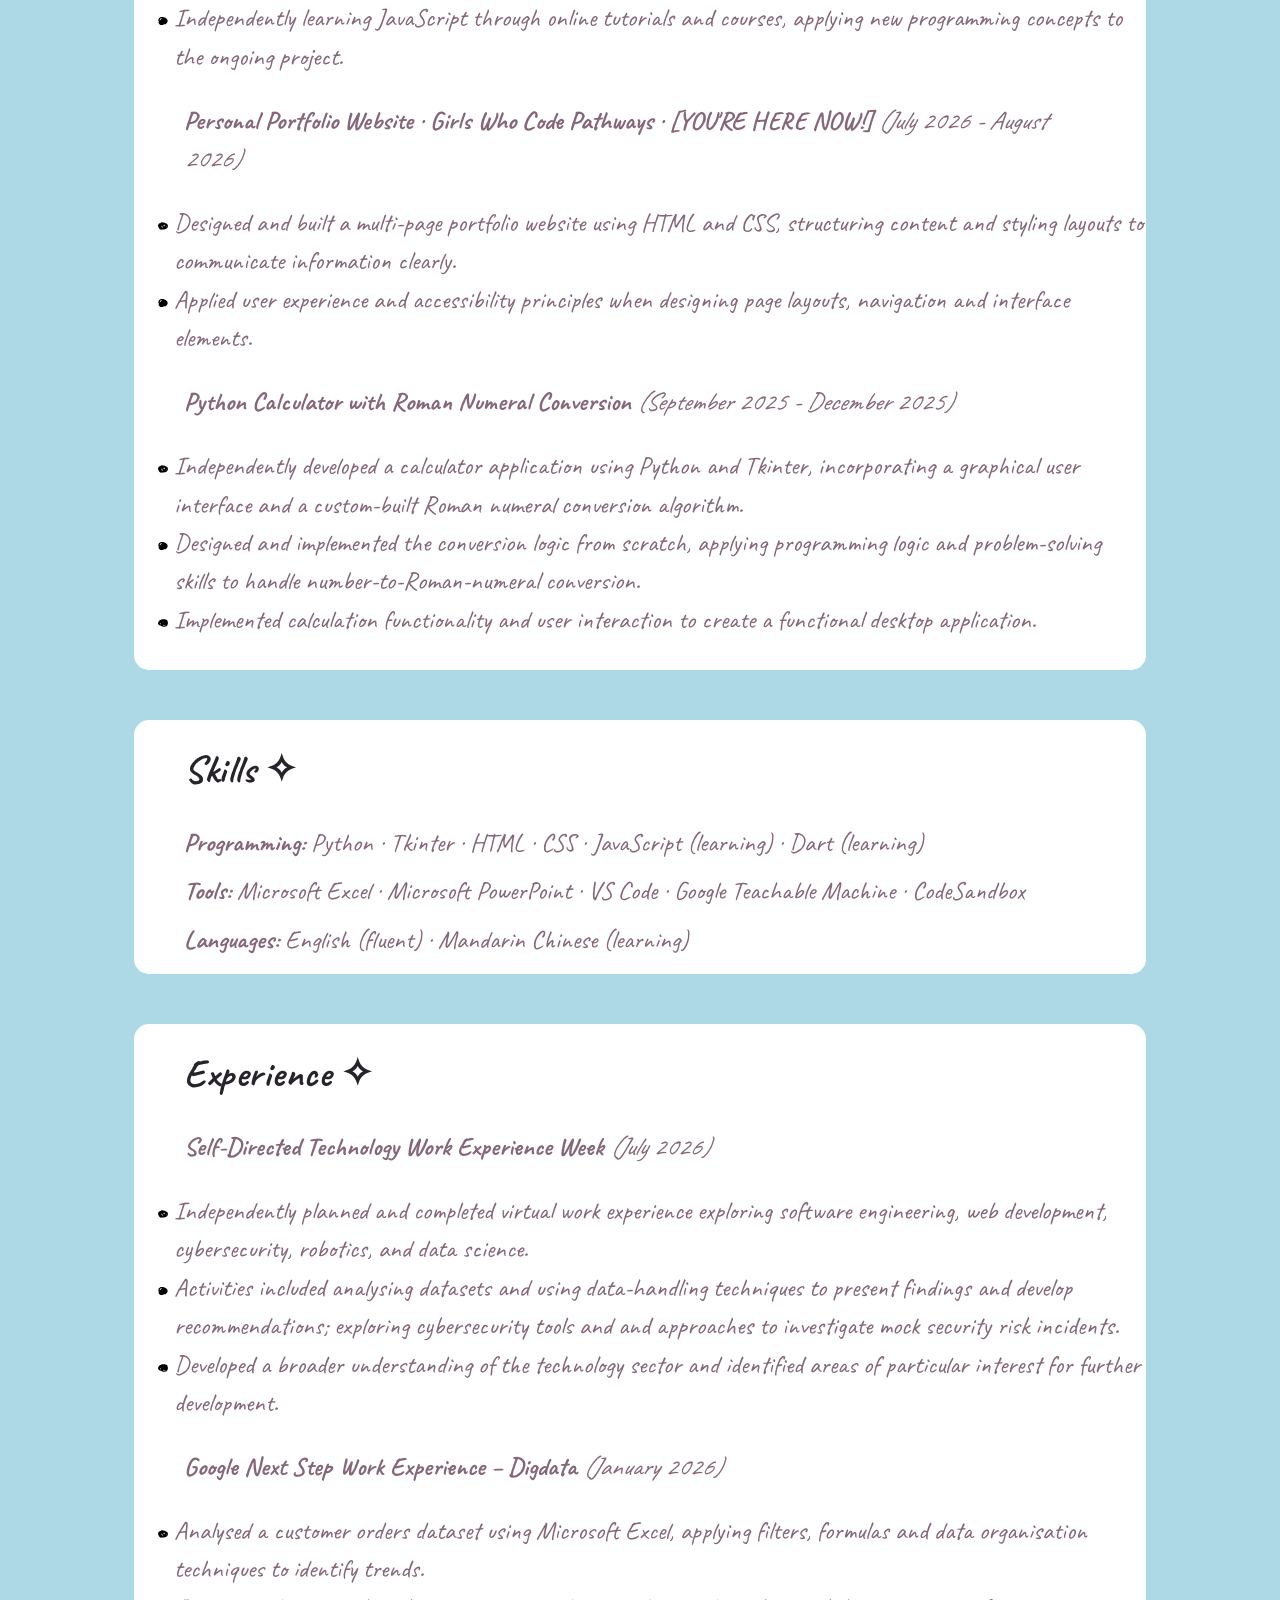
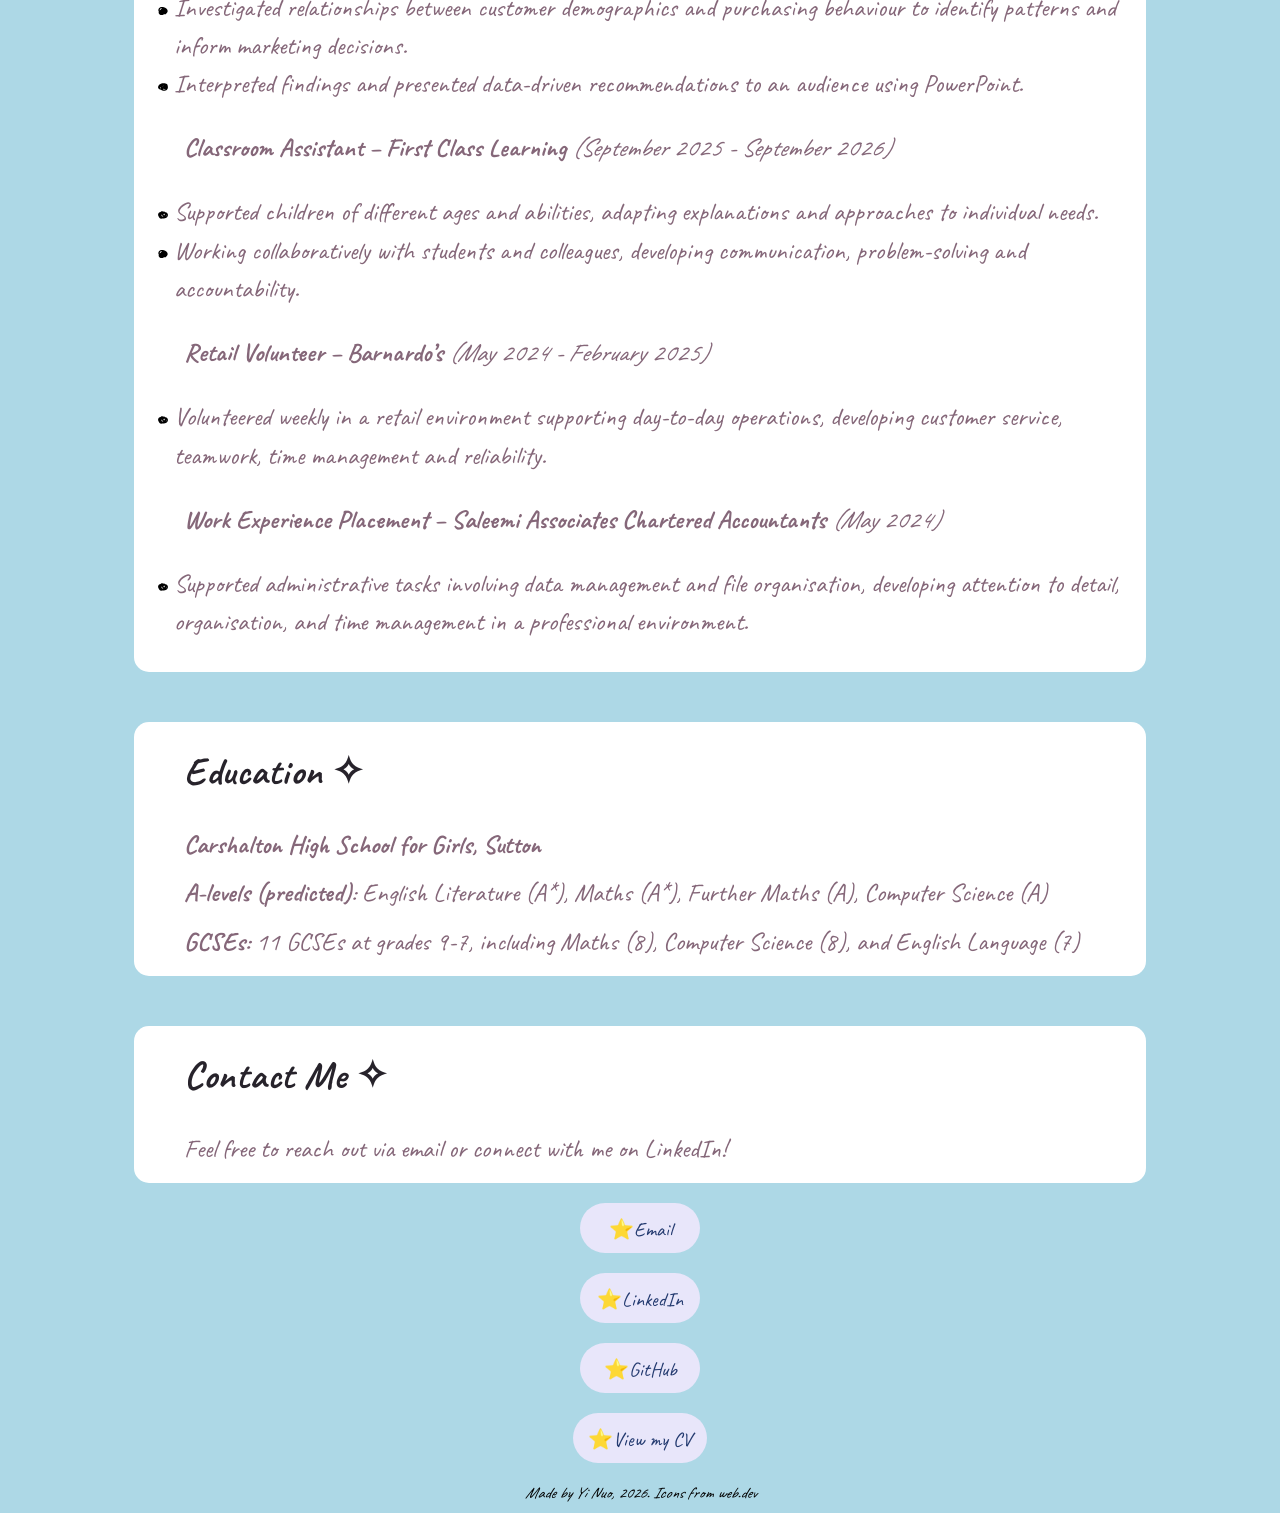
==== commit 54781aa1: "Update index.html" ====
--- a/index.html
+++ b/index.html
@@ -1,5 +1,5 @@
 <!DOCTYPE html>
-<html>
+<html lang="en">
   <head>
     <meta charset="utf-8" />
     <meta name="viewport" content="width=device-width" />
@@ -121,12 +121,11 @@
     </div>
 
     </main>
-
+    
     <a href="mailto:06yinuoc20@gmail.com" target="_blank" rel="noopener noreferrer"><button type="button" id="email">⭐Email</button></a>
     <a href="https://www.linkedin.com/in/yi-nuo-chen-a3a243429" target="_blank" rel="noopener noreferrer"><button type="button" id="linkedin">⭐LinkedIn</button></a>
-  
+    <a href="https://github.com/ync25x" target="_blank" rel="noopener noreffer"><button type="button" id="github">⭐GitHub</button></a>
     <a href="Assets/cv.pdf" target="_blank" rel="noopener noreffer"><button type="button" id="cv">⭐View my CV</button></a>
-
 
     <address>
         <p>Made by Yi Nuo, 2026. Icons from web.dev</p>
